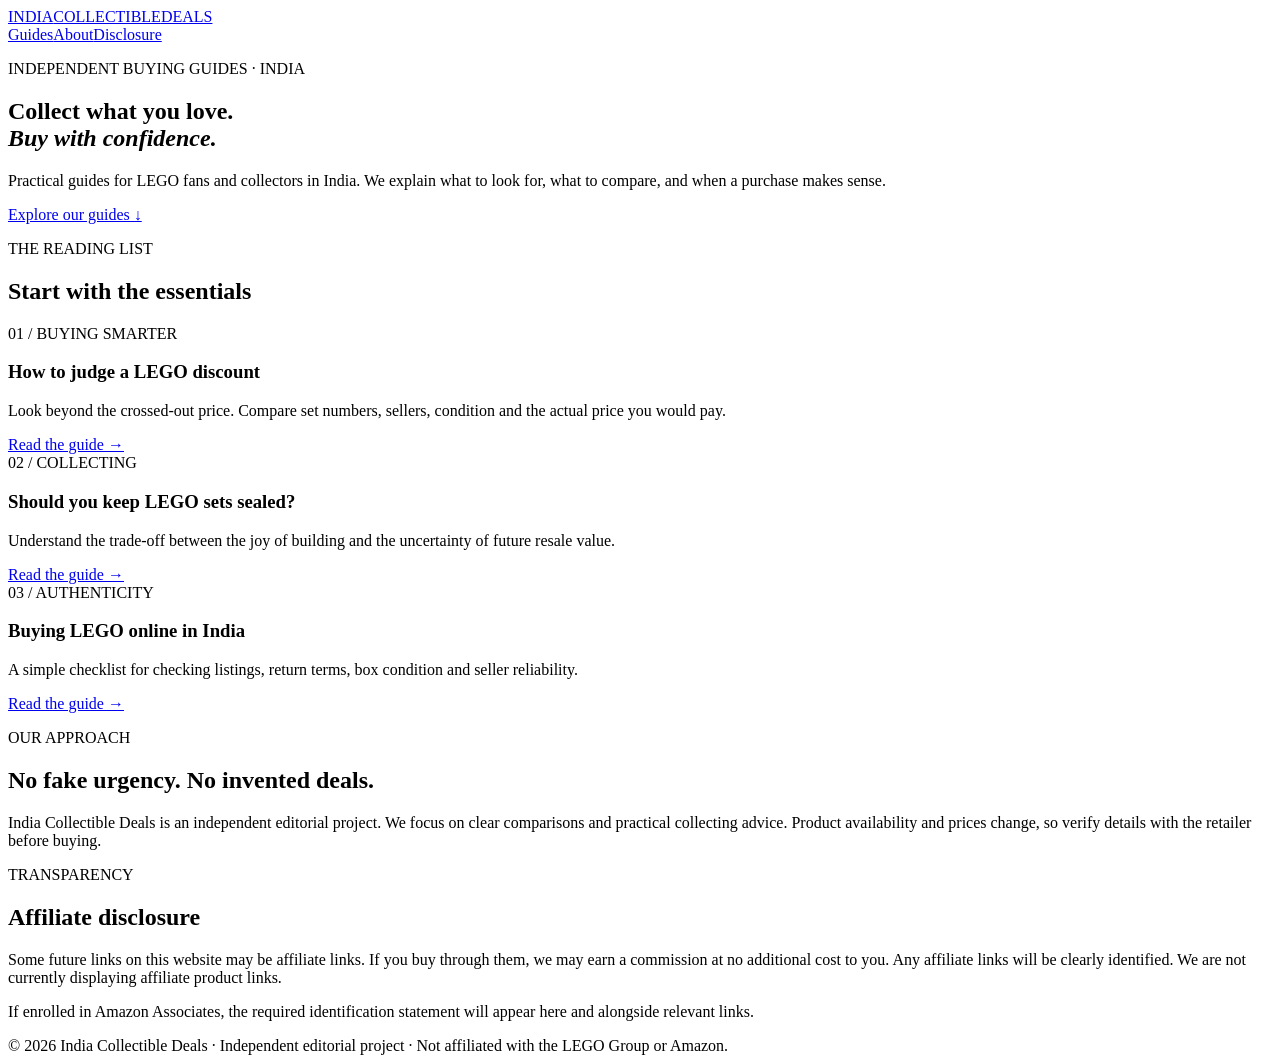
==== index.html @ 38522b23 "Publish India Collectible Deals website: index.html" ====
<!doctype html>
<html lang="en"><head><meta charset="utf-8"><meta name="viewport" content="width=device-width, initial-scale=1"><meta name="description" content="Independent LEGO and collectible buying guides for shoppers in India."><title>India Collectible Deals | Thoughtful collecting</title><link rel="stylesheet" href="style.css"></head>
<body><header class="wrap"><a class="logo" href="index.html">INDIA<span>COLLECTIBLE</span>DEALS</a><nav><a href="#guides">Guides</a><a href="#about">About</a><a href="#disclosure">Disclosure</a></nav></header>
<main><section class="hero"><div class="wrap"><p class="eyebrow">INDEPENDENT BUYING GUIDES · INDIA</p><h1>Collect what you love.<br><em>Buy with confidence.</em></h1><p class="intro">Practical guides for LEGO fans and collectors in India. We explain what to look for, what to compare, and when a purchase makes sense.</p><a class="cta" href="#guides">Explore our guides ↓</a></div></section>
<section class="wrap section" id="guides"><p class="eyebrow">THE READING LIST</p><h2>Start with the essentials</h2><div class="cards">
<article class="card"><span class="number">01 / BUYING SMARTER</span><h3>How to judge a LEGO discount</h3><p>Look beyond the crossed-out price. Compare set numbers, sellers, condition and the actual price you would pay.</p><a href="guides/lego-discounts.html">Read the guide →</a></article>
<article class="card"><span class="number">02 / COLLECTING</span><h3>Should you keep LEGO sets sealed?</h3><p>Understand the trade-off between the joy of building and the uncertainty of future resale value.</p><a href="guides/sealed-lego.html">Read the guide →</a></article>
<article class="card"><span class="number">03 / AUTHENTICITY</span><h3>Buying LEGO online in India</h3><p>A simple checklist for checking listings, return terms, box condition and seller reliability.</p><a href="guides/buying-online.html">Read the guide →</a></article></div></section>
<section class="wrap section narrow" id="about"><p class="eyebrow">OUR APPROACH</p><h2>No fake urgency. No invented deals.</h2><p>India Collectible Deals is an independent editorial project. We focus on clear comparisons and practical collecting advice. Product availability and prices change, so verify details with the retailer before buying.</p></section>
<section class="wrap section narrow" id="disclosure"><p class="eyebrow">TRANSPARENCY</p><h2>Affiliate disclosure</h2><p>Some future links on this website may be affiliate links. If you buy through them, we may earn a commission at no additional cost to you. Any affiliate links will be clearly identified. We are not currently displaying affiliate product links.</p><p>If enrolled in Amazon Associates, the required identification statement will appear here and alongside relevant links.</p></section></main>
<footer><div class="wrap">© 2026 India Collectible Deals · Independent editorial project · Not affiliated with the LEGO Group or Amazon.</div></footer></body></html>
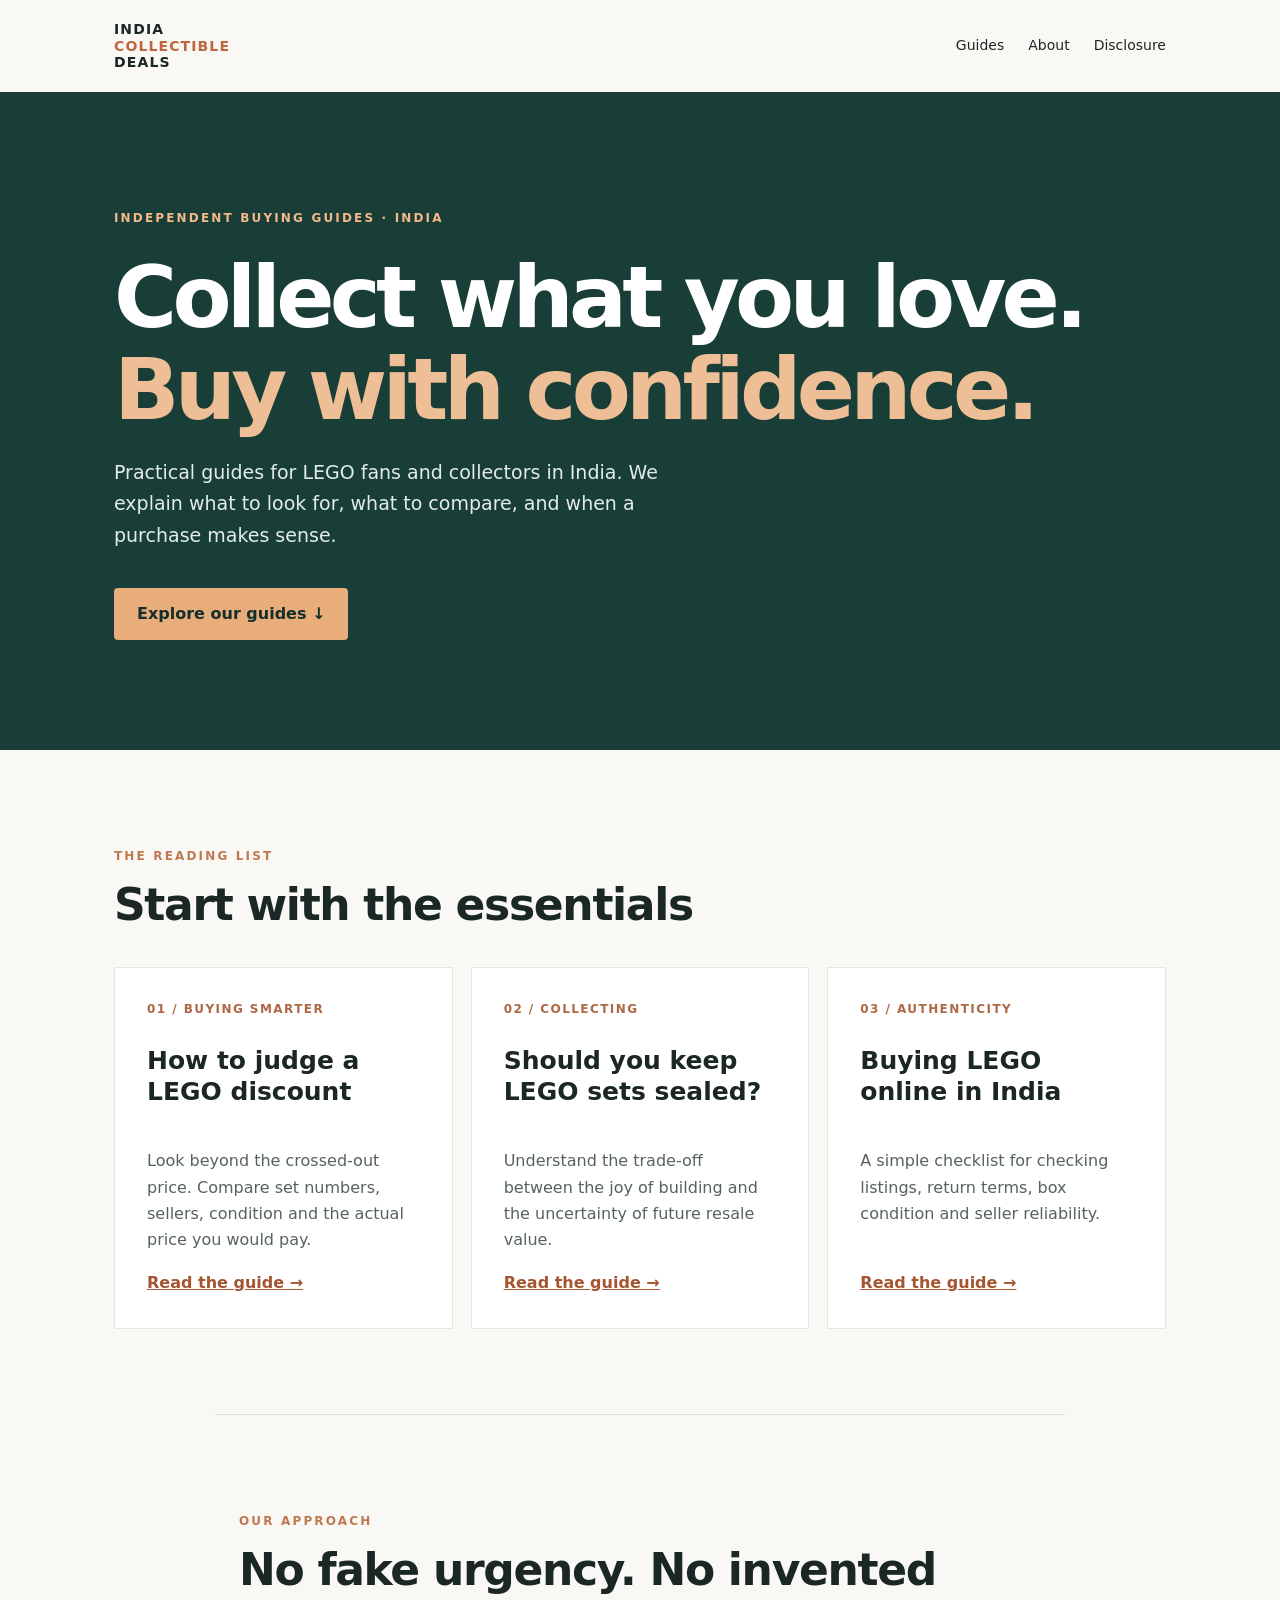
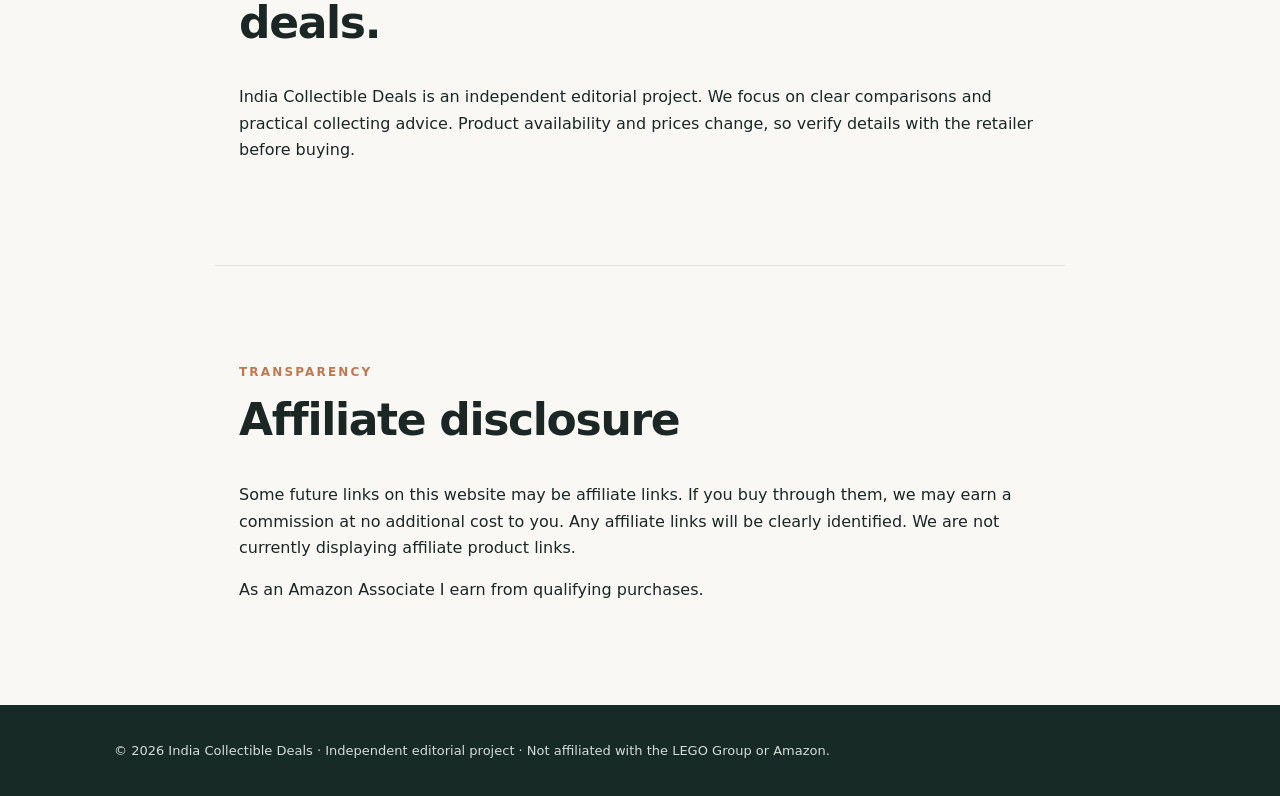
==== commit 61867ada: "Add Amazon Associates required identification disclosure" ====
--- a/index.html
+++ b/index.html
@@ -7,5 +7,5 @@
 <article class="card"><span class="number">02 / COLLECTING</span><h3>Should you keep LEGO sets sealed?</h3><p>Understand the trade-off between the joy of building and the uncertainty of future resale value.</p><a href="guides/sealed-lego.html">Read the guide →</a></article>
 <article class="card"><span class="number">03 / AUTHENTICITY</span><h3>Buying LEGO online in India</h3><p>A simple checklist for checking listings, return terms, box condition and seller reliability.</p><a href="guides/buying-online.html">Read the guide →</a></article></div></section>
 <section class="wrap section narrow" id="about"><p class="eyebrow">OUR APPROACH</p><h2>No fake urgency. No invented deals.</h2><p>India Collectible Deals is an independent editorial project. We focus on clear comparisons and practical collecting advice. Product availability and prices change, so verify details with the retailer before buying.</p></section>
-<section class="wrap section narrow" id="disclosure"><p class="eyebrow">TRANSPARENCY</p><h2>Affiliate disclosure</h2><p>Some future links on this website may be affiliate links. If you buy through them, we may earn a commission at no additional cost to you. Any affiliate links will be clearly identified. We are not currently displaying affiliate product links.</p><p>If enrolled in Amazon Associates, the required identification statement will appear here and alongside relevant links.</p></section></main>
+<section class="wrap section narrow" id="disclosure"><p class="eyebrow">TRANSPARENCY</p><h2>Affiliate disclosure</h2><p>Some future links on this website may be affiliate links. If you buy through them, we may earn a commission at no additional cost to you. Any affiliate links will be clearly identified. We are not currently displaying affiliate product links.</p><p>As an Amazon Associate I earn from qualifying purchases.</p></section></main>
 <footer><div class="wrap">© 2026 India Collectible Deals · Independent editorial project · Not affiliated with the LEGO Group or Amazon.</div></footer></body></html>
--- a/style.css
+++ b/style.css
@@ -0,0 +1 @@
+*{box-sizing:border-box}html{scroll-behavior:smooth}body{margin:0;background:#f9f8f4;color:#1b2725;font-family:system-ui,-apple-system,Segoe UI,sans-serif;line-height:1.65}a{color:inherit}.wrap{max-width:1100px;margin:auto;padding-left:24px;padding-right:24px}header{display:flex;justify-content:space-between;align-items:center;gap:20px;min-height:92px}nav{display:flex;gap:24px;font-size:14px}nav a{text-decoration:none}.logo{font-size:14px;font-weight:900;letter-spacing:.08em;text-decoration:none;line-height:1.2}.logo span{display:block;color:#bd663f}.hero{background:#183e37;color:#fff;padding:105px 0 110px}.eyebrow{font-size:12px;letter-spacing:.18em;font-weight:800;color:#bf7950}.hero .eyebrow{color:#f5b889}h1{font-size:clamp(44px,7vw,86px);letter-spacing:-.055em;line-height:1.07;margin:22px 0}h1 em{color:#eebf97;font-style:normal}.intro{max-width:590px;font-size:19px;color:#e3ece7}.cta{display:inline-block;background:#e8ad7b;color:#142e2a;text-decoration:none;font-weight:800;padding:13px 23px;border-radius:4px;margin-top:18px}.section{padding-top:85px;padding-bottom:85px}.section h2{font-size:clamp(28px,4vw,44px);line-height:1.2;letter-spacing:-.03em;margin:10px 0 35px}.cards{display:grid;grid-template-columns:repeat(3,1fr);gap:18px}.card{background:#fff;padding:32px;border:1px solid #e5e6e0;min-height:340px;display:flex;flex-direction:column}.card .number{color:#ad6846;font-size:12px;letter-spacing:.12em;font-weight:800}.card h3{font-size:25px;line-height:1.25}.card p{color:#55635e}.card a{margin-top:auto;font-weight:750;color:#a45532}.narrow{max-width:850px;border-top:1px solid #e0e2dc}footer{background:#172a26;color:#d2ddd8;padding:35px 0;font-size:13px}@media(max-width:720px){header{align-items:flex-start;flex-direction:column;padding-top:20px;padding-bottom:20px;gap:14px}.hero{padding:75px 0}.cards{grid-template-columns:1fr}.card{min-height:260px}.section{padding-top:55px;padding-bottom:55px}}
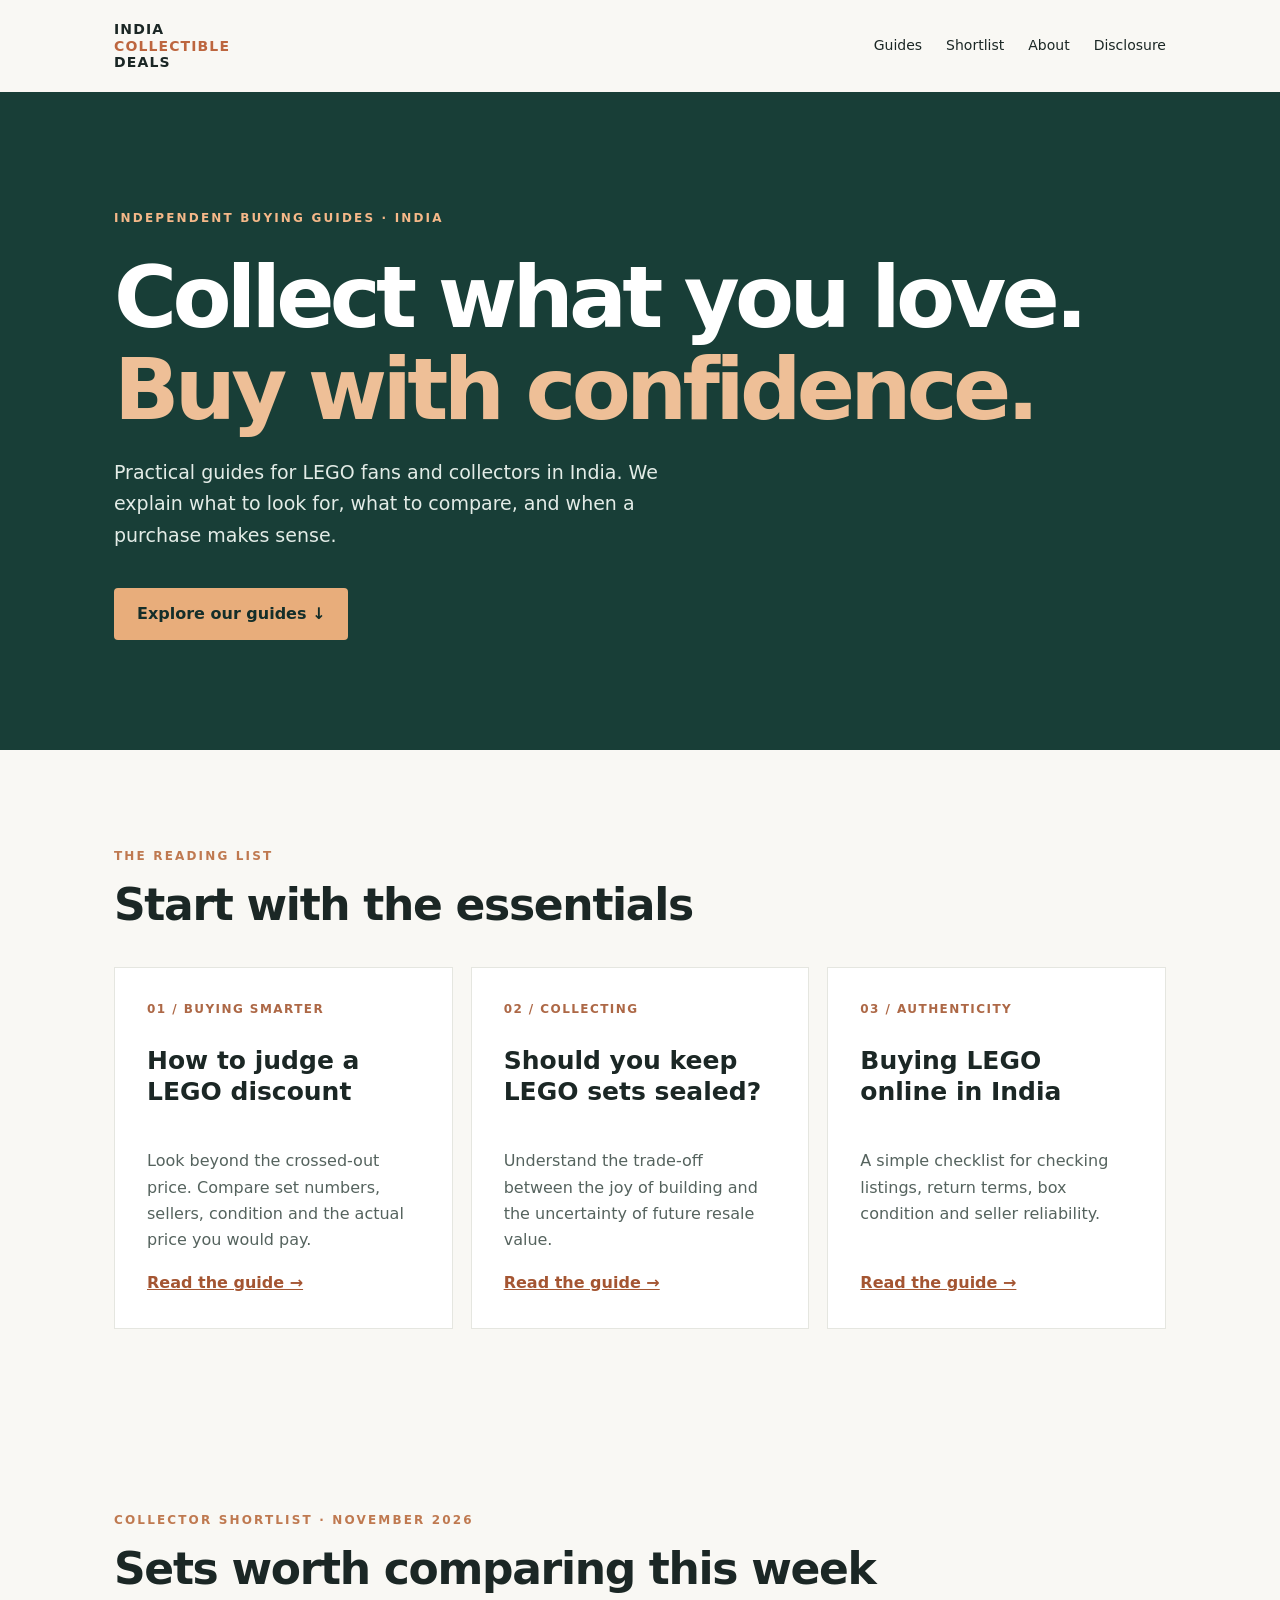
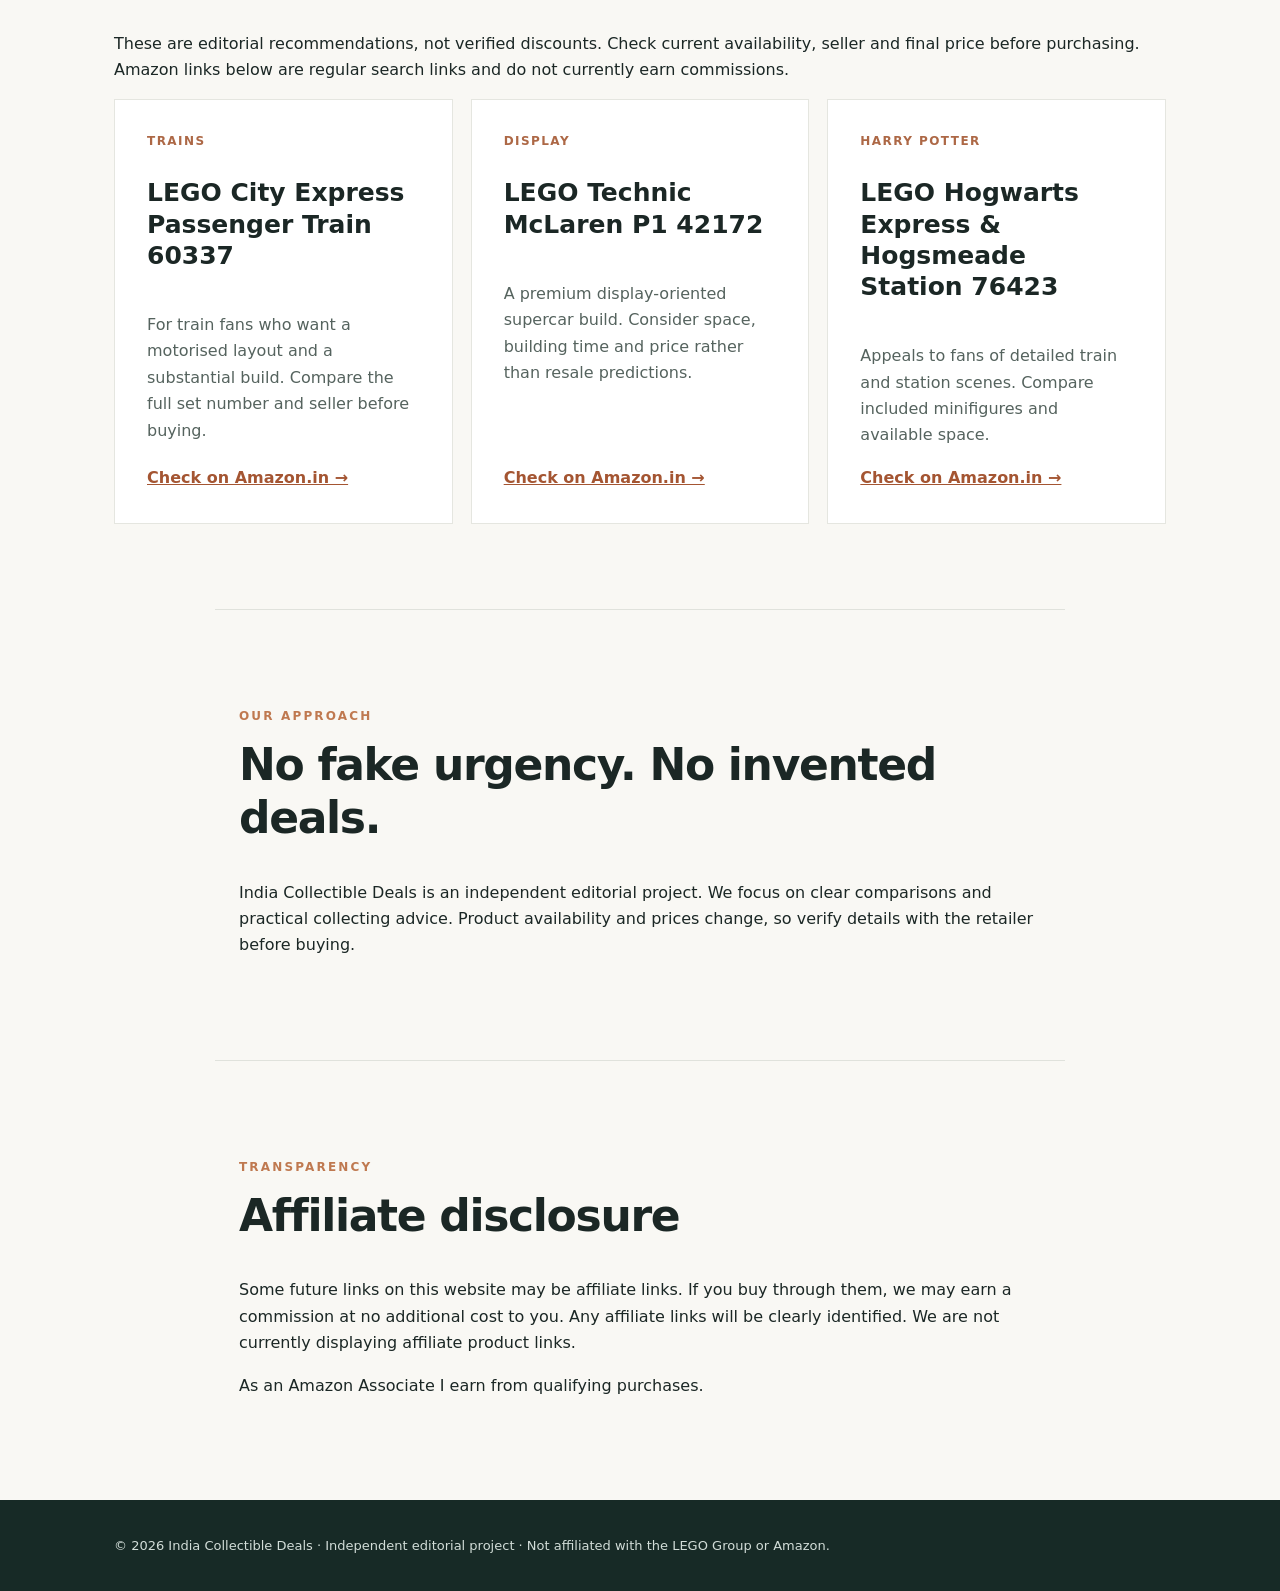
==== commit 978401b2: "Add honest LEGO collector shortlist with non-affiliate shopping searches" ====
--- a/index.html
+++ b/index.html
@@ -1,11 +1,11 @@
 <!doctype html>
-<html lang="en"><head><meta charset="utf-8"><meta name="viewport" content="width=device-width, initial-scale=1"><meta name="description" content="Independent LEGO and collectible buying guides for shoppers in India."><title>India Collectible Deals | Thoughtful collecting</title><link rel="stylesheet" href="style.css"></head>
-<body><header class="wrap"><a class="logo" href="index.html">INDIA<span>COLLECTIBLE</span>DEALS</a><nav><a href="#guides">Guides</a><a href="#about">About</a><a href="#disclosure">Disclosure</a></nav></header>
+<html lang="en"><head><meta charset="utf-8"><meta name="viewport" content="width=device-width, initial-scale=1"><meta name="description" content="Independent LEGO and collectible buying guides for shoppers in India."><title>LEGO Buying Guides & Collector Shortlist India | India Collectible Deals</title><link rel="stylesheet" href="style.css"></head>
+<body><header class="wrap"><a class="logo" href="index.html">INDIA<span>COLLECTIBLE</span>DEALS</a><nav><a href="#guides">Guides</a><a href="#picks">Shortlist</a><a href="#about">About</a><a href="#disclosure">Disclosure</a></nav></header>
 <main><section class="hero"><div class="wrap"><p class="eyebrow">INDEPENDENT BUYING GUIDES · INDIA</p><h1>Collect what you love.<br><em>Buy with confidence.</em></h1><p class="intro">Practical guides for LEGO fans and collectors in India. We explain what to look for, what to compare, and when a purchase makes sense.</p><a class="cta" href="#guides">Explore our guides ↓</a></div></section>
 <section class="wrap section" id="guides"><p class="eyebrow">THE READING LIST</p><h2>Start with the essentials</h2><div class="cards">
 <article class="card"><span class="number">01 / BUYING SMARTER</span><h3>How to judge a LEGO discount</h3><p>Look beyond the crossed-out price. Compare set numbers, sellers, condition and the actual price you would pay.</p><a href="guides/lego-discounts.html">Read the guide →</a></article>
 <article class="card"><span class="number">02 / COLLECTING</span><h3>Should you keep LEGO sets sealed?</h3><p>Understand the trade-off between the joy of building and the uncertainty of future resale value.</p><a href="guides/sealed-lego.html">Read the guide →</a></article>
 <article class="card"><span class="number">03 / AUTHENTICITY</span><h3>Buying LEGO online in India</h3><p>A simple checklist for checking listings, return terms, box condition and seller reliability.</p><a href="guides/buying-online.html">Read the guide →</a></article></div></section>
-<section class="wrap section narrow" id="about"><p class="eyebrow">OUR APPROACH</p><h2>No fake urgency. No invented deals.</h2><p>India Collectible Deals is an independent editorial project. We focus on clear comparisons and practical collecting advice. Product availability and prices change, so verify details with the retailer before buying.</p></section>
+<section class="wrap section" id="picks"><p class="eyebrow">COLLECTOR SHORTLIST · NOVEMBER 2026</p><h2>Sets worth comparing this week</h2><p>These are editorial recommendations, not verified discounts. Check current availability, seller and final price before purchasing. Amazon links below are regular search links and do not currently earn commissions.</p><div class="cards"><article class="card"><span class="number">TRAINS</span><h3>LEGO City Express Passenger Train 60337</h3><p>For train fans who want a motorised layout and a substantial build. Compare the full set number and seller before buying.</p><a href="https://www.amazon.in/s?k=LEGO+60337" rel="nofollow sponsored">Check on Amazon.in →</a></article><article class="card"><span class="number">DISPLAY</span><h3>LEGO Technic McLaren P1 42172</h3><p>A premium display-oriented supercar build. Consider space, building time and price rather than resale predictions.</p><a href="https://www.amazon.in/s?k=LEGO+42172" rel="nofollow sponsored">Check on Amazon.in →</a></article><article class="card"><span class="number">HARRY POTTER</span><h3>LEGO Hogwarts Express & Hogsmeade Station 76423</h3><p>Appeals to fans of detailed train and station scenes. Compare included minifigures and available space.</p><a href="https://www.amazon.in/s?k=LEGO+76423" rel="nofollow sponsored">Check on Amazon.in →</a></article></div></section><section class="wrap section narrow" id="about"><p class="eyebrow">OUR APPROACH</p><h2>No fake urgency. No invented deals.</h2><p>India Collectible Deals is an independent editorial project. We focus on clear comparisons and practical collecting advice. Product availability and prices change, so verify details with the retailer before buying.</p></section>
 <section class="wrap section narrow" id="disclosure"><p class="eyebrow">TRANSPARENCY</p><h2>Affiliate disclosure</h2><p>Some future links on this website may be affiliate links. If you buy through them, we may earn a commission at no additional cost to you. Any affiliate links will be clearly identified. We are not currently displaying affiliate product links.</p><p>As an Amazon Associate I earn from qualifying purchases.</p></section></main>
 <footer><div class="wrap">© 2026 India Collectible Deals · Independent editorial project · Not affiliated with the LEGO Group or Amazon.</div></footer></body></html>
